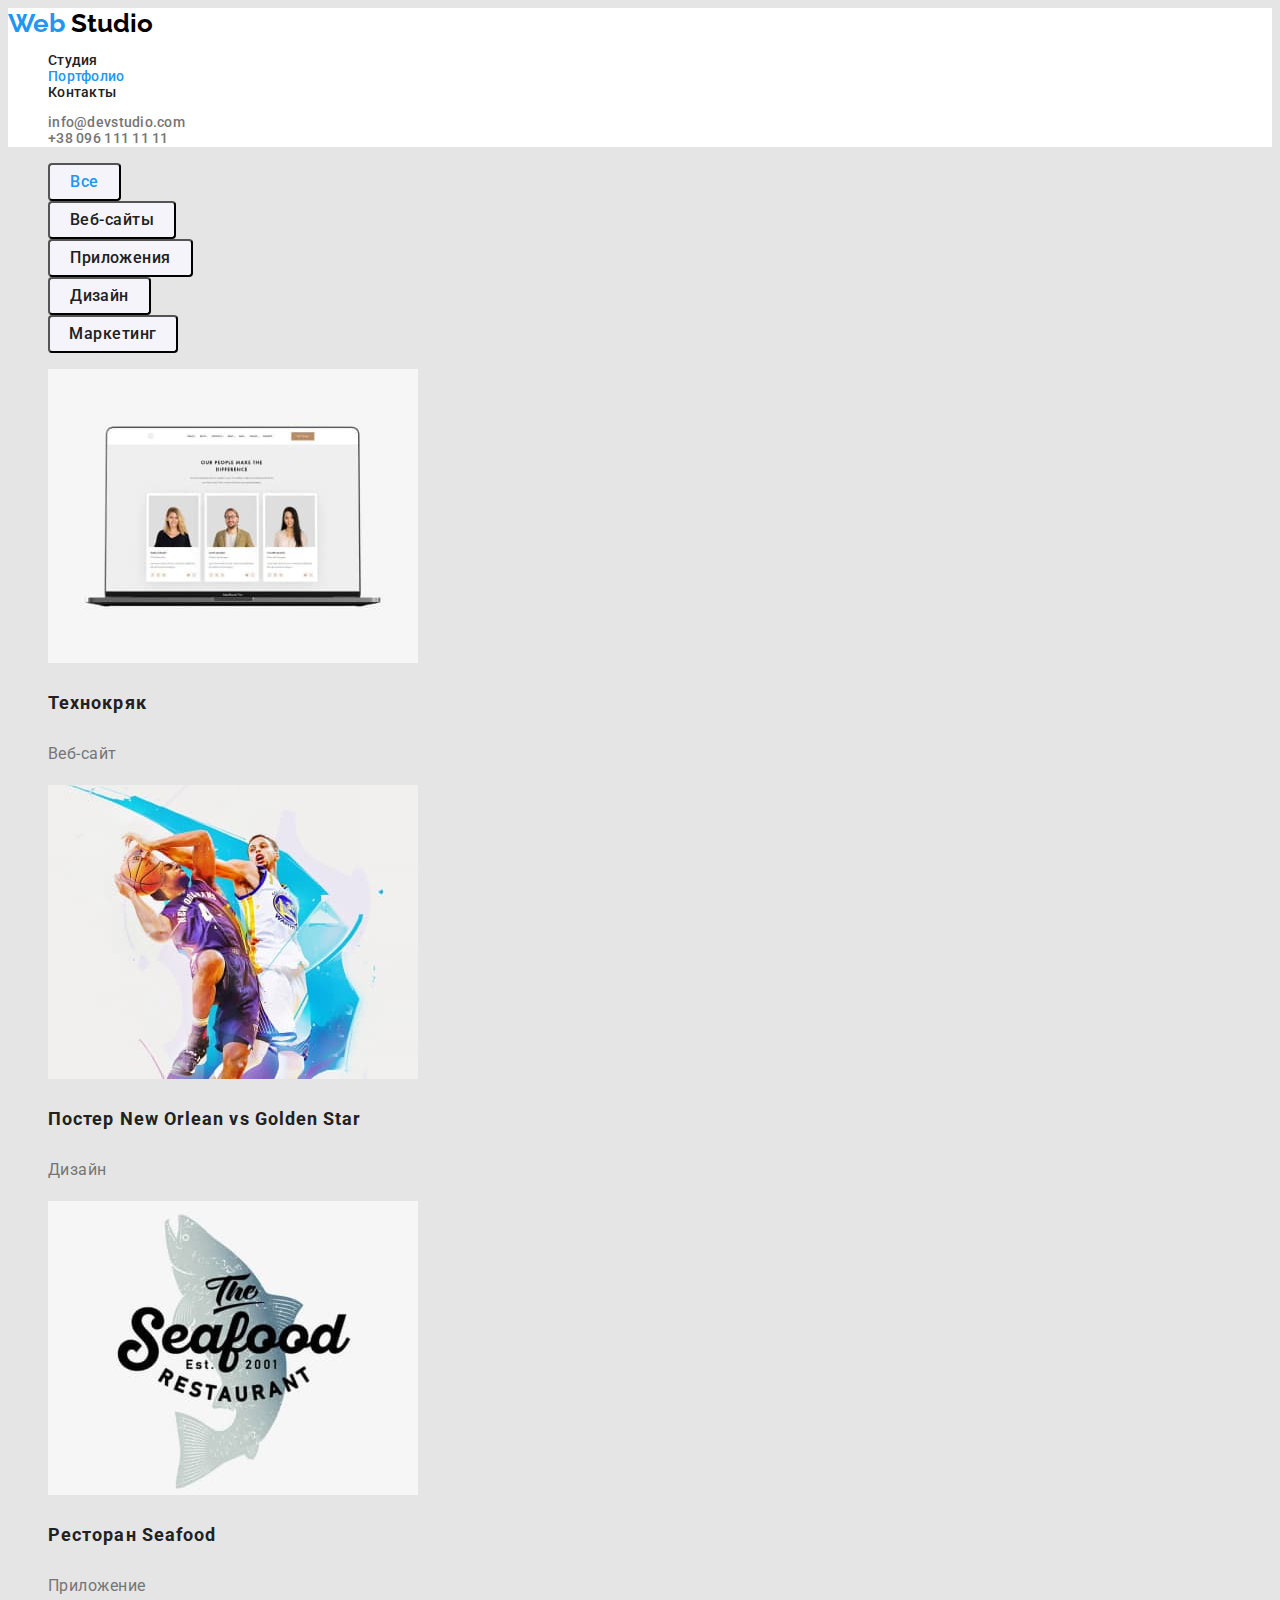
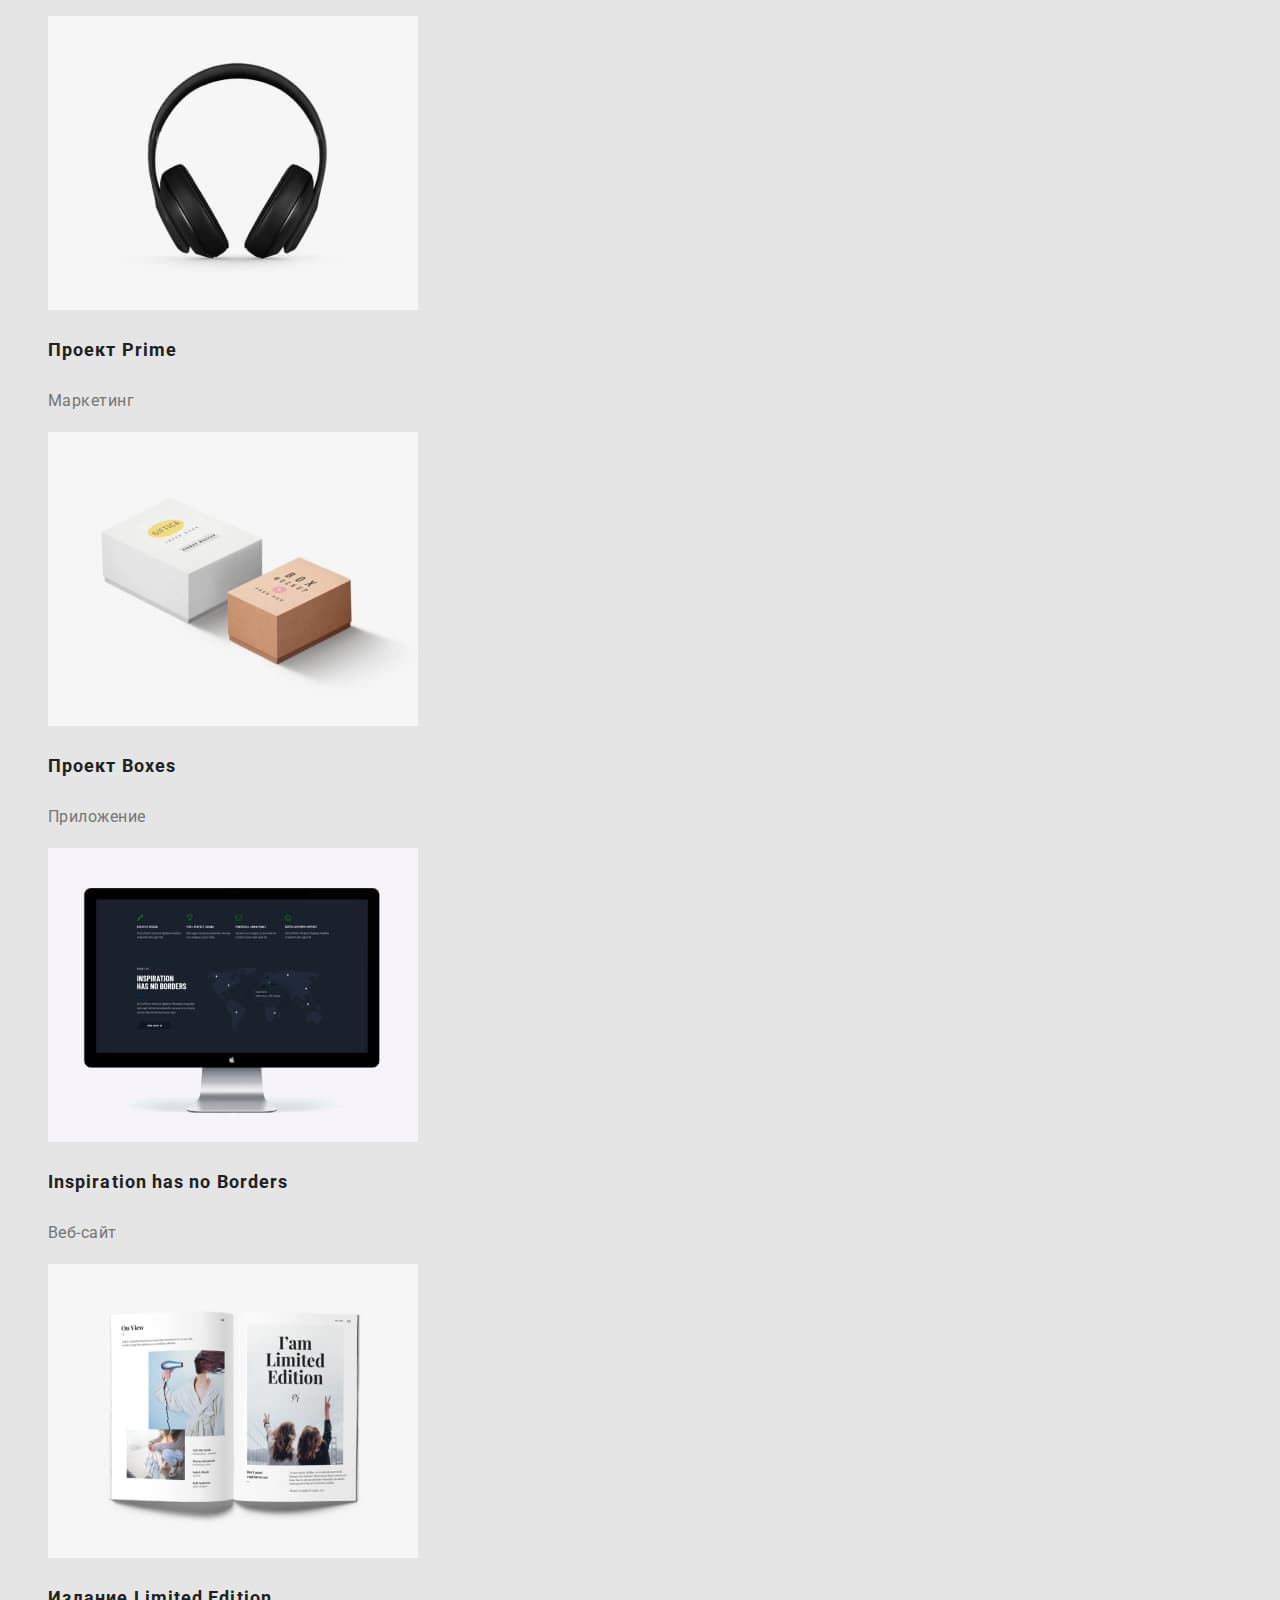
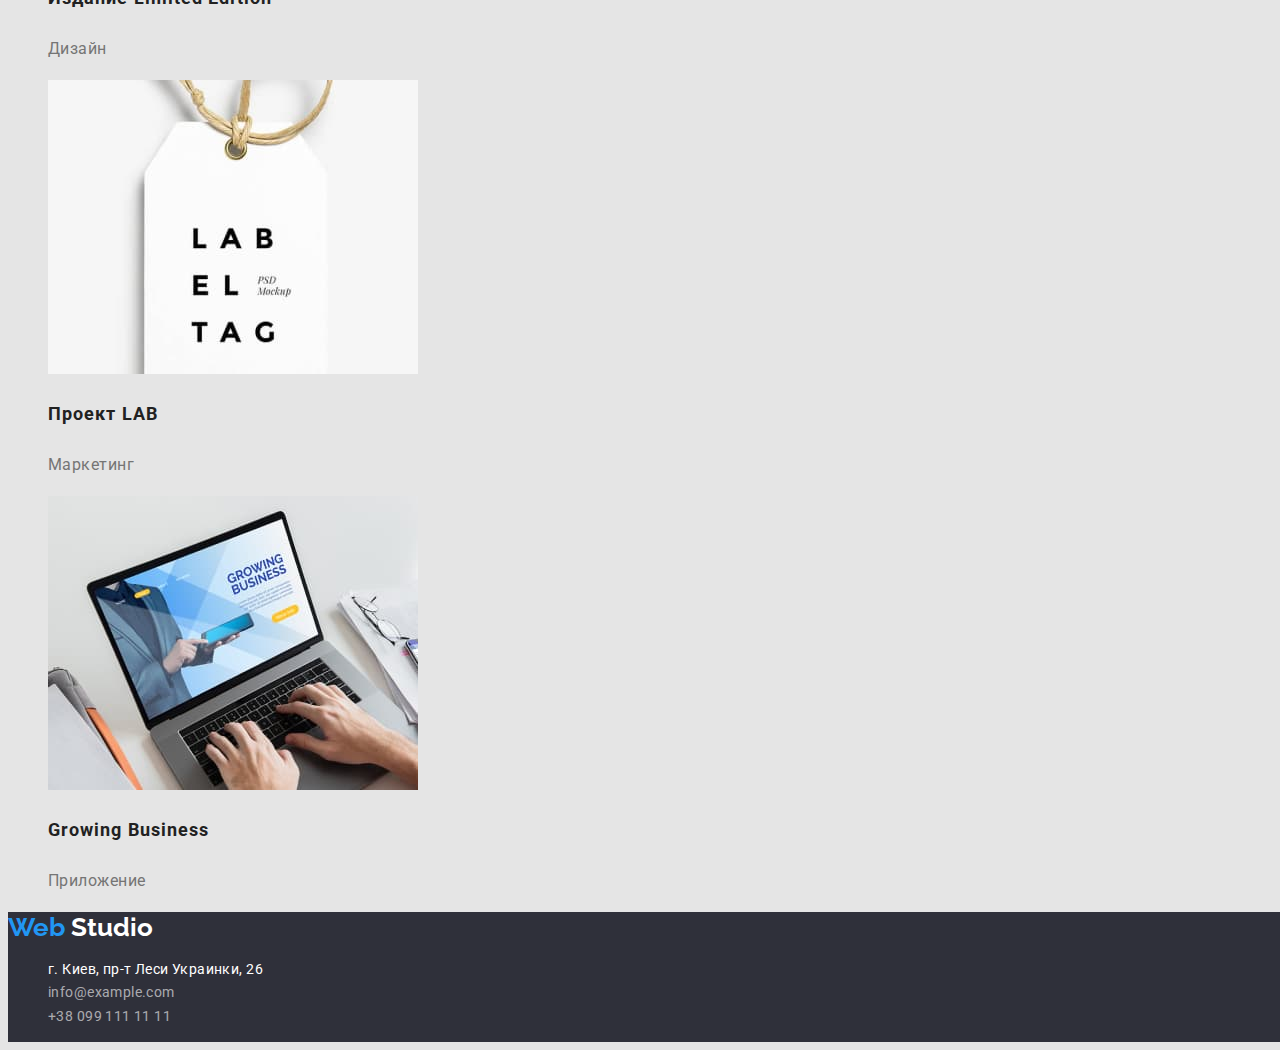
==== portfolio.html @ c4d2dd44 "img" ====
<!DOCTYPE html>
<html lang="en">
<head>
  <meta charset="UTF-8">
  <meta http-equiv="X-UA-Compatible" content="IE=edge">
  <meta name="viewport" content="width=device-width, initial-scale=1.0">
  <title>WebStudio</title>
  <link rel="preconnect" href="https://fonts.googleapis.com">
  <link rel="preconnect" href="https://fonts.gstatic.com" crossorigin>
  <link href="https://fonts.googleapis.com/css2?family=Raleway:wght@700&family=Roboto:wght@400;500;700;900&display=swap" rel="stylesheet">
  <link rel="stylesheet" href="./css/styles.css">

</head>
<body>
 <!--Шапка сторінки-->
 <header class="page-header">
  <div class="container">
      <a class="web-studio-link" href="">
          <span class="web-studio-color-web"> Web </span>
          <span class="web-studio-color-studio">Studio</span>
      </a>
<!--Навігація-->
<nav>
  <ul class="navigation-links list">
      <li> <a class="link" href="./index.html">Студия</a></li>
      <li> <a class="link current" href="">Портфолио</a></li>
      <li> <a class="link" href="#contact">Контакты</a></li>
  </ul>
</nav>
<!--Контакты-->
<ul class="navigation-links list">
      <li><a class="contacts-mail-links link" href="mailto:info@devstudio.com">info@devstudio.com</a></li>
      <li><a class="contacts-tel-links link" href="tel:+380961111111">+38 096 111 11 11</a></li>
  </ul>
    </div>
</header>
<!--портфоліо-->
<main>
  <section>
  <ul class="list">
    <li><button class="button-portfolio current button-all" type="button">Все</button></li>
    <li><button class="button-portfolio button-web" type="button">Веб-сайты</button></li>
    <li><button class="button-portfolio button-app" type="button">Приложения</button></li>
    <li><button class="button-portfolio button-design" type="button">Дизайн</button></li>
    <li><button class="button-portfolio button-marketing" type="button">Маркетинг</button></li>
</ul>  
    <ul class="list">
      <li><img src="./images/computer-portfolio.jpg" alt="computer-portfolio"><h3 class="title-portfolio">Технокряк</h3><p class="title-function">Веб-сайт</p></li>
      <li><img src="./images/poster.jpg" alt="poster"><h3 class="title-portfolio">Постер New Orlean vs Golden Star</h3><p class="title-function">Дизайн</p></li>
      <li><img src="./images/restoran-Seafood.jpg" alt="restoran-Seafood"><h3 class="title-portfolio">Ресторан Seafood</h3><p class="title-function">Приложение</p></li>
      <li><img src="./images/project-Prime.jpg" alt="project-Prime"><h3 class="title-portfolio">Проект Prime</h3><p class="title-function">Маркетинг</p></li>
      <li><img src="./images/project-boxes.jpg" alt="project-boxes"><h3 class="title-portfolio">Проект Boxes</h3><p class="title-function">Приложение</p></li>
      <li><img src="./images/Inspiration-has-no-Borders.jpg" alt="Inspiration-has-no-Borders"><h3 class="title-portfolio">Inspiration has no Borders</h3><p class="title-function">Веб-сайт</p></li>
      <li><img src="./images/Limited-Edition.jpg" alt="Limited-Edition"><h3 class="title-portfolio">Издание Limited Edition</h3><p class="title-function">Дизайн</p></li>
      <li><img src="./images/project-lab.jpg" alt="project-lab"><h3 class="title-portfolio">Проект LAB</h3><p class="title-function">Маркетинг</p></li>
      <li><img src="./images/Growing-Business.jpg" alt="Growing-Business"><h3 class="title-portfolio">Growing Business</h3><p class="title-function">Приложение</p></li>
    </ul>
  </section>
</main>
<footer class="contact">
  <a class="web-studio-link" href="">
      <span class="web-studio-color-web"> Web </span>
      <span class="web-studio-color-studio-footer">Studio</span>
  </a>
  <address>
      <ul id="contact" class="list list-contact">
          <li><a class="link contact-link-maps" href=" https://www.google.com/maps/place/%D0%B1%D1%83%D0%BB%D1%8C%D0%B2%D0%B0%D1%80+%D0%9B%D0%B5%D1%81%D1%96+%D0%A3%D0%BA%D1%80%D0%B0%D1%97%D0%BD%D0%BA%D0%B8,+26,+%D0%9A%D0%B8%D1%97%D0%B2,+02000/@50.4265804,30.5296525,15z/data=!3m1!4b1!4m5!3m4!1s0x40d4cf0e033ecbe9:0x57a4dffefec77da0!8m2!3d50.4265807!4d30.5383858"> г. Киев, пр-т Леси Украинки, 26</a></li>
          <li><a class="link contact-link-mail" href="mailto:info@example.com">info@example.com</a></li>
          <li><a class="link contact-link-tel" href="tel:+380991111111">+38 099 111 11 11</a></li>
      </ul>
  </address>
</footer>
  
</body>
</html>
---- css/styles.css ----
body{
  
  font-family: 'Roboto', sans-serif;
  font-weight: normal;
  background: #E5E5E5;
  color: #212121;
}
.img {
  display: block;
  max-width: 100%;
  height: auto;
}
:root{
  --brand-color: #212121;

}
.link{
  color: #212121;
  text-decoration: none;
}
/*header*/
.page-header{
  background: #FFFFFF;

}
.list{
  list-style: none;
}
.web-studio-link{
  text-decoration: none;

}

.web-studio-color-web{
  font-weight: bold;
  font-size: 26px;
  line-height: 31px;
  color: #2196F3;
  font-family: Raleway;
  font-style: normal;
  font-weight: bold;
  font-size: 26px;
  line-height: 1.19;
  
  
  
}
.web-studio-color-studio{
  font-weight: bold;
  font-size: 26px;
  line-height: 31px;
  color: #000;
  font-family: Raleway;
  font-style: normal;
  font-weight: bold;
  font-size: 26px;
  line-height: 1.19;

}
/*nav */

.navigation-links{
  font-weight: 500;
  font-size: 14px;
  letter-spacing: 0.02em;
  line-height: 1.14;
  
}
.contacts-mail-links,
.contacts-tel-links{
  color: #757575
}
.navigation-links .link:hover,
.navigation-links .link:focus{
  color: #2196F3;
  
}
.current{
  color:#2196F3 ;
}
.contacts-mail-links .link:hover,
.contacts-mail-links .link:focus{
  color: #2196F3;
}


/*order-main */

.order{
  width: 1600px;
  height: 400px;
  left: 0px;
  top: 80px;

  background: #2F303A;
}
.order-text{
 
  font-weight: 900;
  font-size: 44px;
  line-height: 60px;
  text-align: center;
  color: #fff;
  letter-spacing: 0.06em;
  text-transform: uppercase;
}
/*button */

.order-button{

  background: #2196F3;
  box-shadow: 0px 4px 4px rgba(0, 0, 0, 0.15);
  border-radius: 4px;
  color: #fff;

}
.order-button .button:hover,
.order-button .button:focus{
  color: #188CE8;
}
.button-text{
  font-family: Roboto;
  font-style: normal;
  font-weight: bold;
  font-size: 16px;
  line-height: 1.87;
  
}
/*title */


.title{
  font-weight: bold;
  font-size: 14px;
  line-height: 1,14;
  letter-spacing: 0.03em;
  text-transform: uppercase;
}

.title-content{
  font-size: 14px;
  line-height: 1.71;
  color: #757575;
  letter-spacing: 0.03em;
}
.work-section{
  background: #E5E5E5;
}
.title-work{
  font-weight: bold;
  font-size: 36px;
  line-height: 1.16;
  text-align: center;
  }
  /* team*/
  .team-section{
    background: #F5F4FA;
  }
  .title-team{
    font-weight: bold;
    font-size: 36px;
    line-height: 1.16;
    letter-spacing: 0.03em;
  }
.team-subtitle{
  font-weight: 500;
  font-size: 16px;
  line-height: 1.187;
  letter-spacing: 0.03em;
}
.team-functions{
  font-size: 16px;
  line-height: 1.18;
  color: #757575;
}
/*contact */

.contact{
width: 1600px;
height: 130px;
left: 0px;
top: 2097px;
background: #2F303A;
}
.contact-link{
  color: #757575;
}
.list-contact .link:hover,
.list-contact .link:focus{
  color: #2196F3;
}

/*button*/
.button-portfolio,
.order-button{
  cursor: pointer;
}
.button-portfolio{ 
  background: #F5F4FA;
  border-radius: 4px;
  color: var(--brand-color);
}

.button-portfolio:hover,
.button-portfolio:focus{
  background-color: #2196F3;
  color: #F5F4FA;
}
.current{
 color: #2196F3;
}
.button-all{
  
  font-family: Roboto;
 
  font-weight: 500;
  font-size: 16px;
  line-height: 1.62;
  letter-spacing: 0.03em;
  width: 73px;
  height: 38px;
  left: 495px;
  top: 174px;
}
.button-web{
  font-family: Roboto;
  font-weight: 500;
  font-size: 16px;
  line-height: 1.62;
  letter-spacing: 0.03em;
  width: 128px;
  height: 38px;
  left: 576px;
  top: 174px;
}
.button-app{
  font-family: Roboto;
  font-weight: 500;
  font-size: 16px;
  line-height: 1.62;
  letter-spacing: 0.03em;
  width: 145px;
  height: 38px;
  left: 712px;
  top: 174px;
}
.button-design{
  font-family: Roboto;
  font-weight: 500;
  font-size: 16px;
  line-height: 1.62;
  letter-spacing: 0.03em;
  width: 103px;
  height: 38px;
  left: 865px;
  top: 174px;
}
.button-marketing{
  font-family: Roboto;
  font-weight: 500;
  font-size: 16px;
  line-height: 1.62;
  letter-spacing: 0.03em;
  width: 130px;
  height: 38px;
  left: 976px;
  top: 174px;
}

/*portfolio */
.portfolio{
  font-weight: 500;
  font-size: 16px;
  line-height: 1.62;
}
.title-portfolio{
  font-weight: bold;
  font-size: 18px;
  line-height: 2;
  letter-spacing: 0.06em;
}


.title-function{

  font-size: 16px;
  line-height: 1.87;
  color: #757575;
  letter-spacing: 0.03em;
}

/*footer*/
.web-studio-color-studio-footer{
  font-weight: bold;
  font-size: 26px;
  line-height: 31px;
  color: #fff;
  font-family: Raleway;
  font-style: normal;
  font-weight: bold;
  font-size: 26px;
  line-height: 1.19;
}
  .contact-link-maps{
  font-style: normal;
  font-weight: normal;
  font-size: 14px;
  line-height: 1.5;
  color: #fff;
  letter-spacing: 0.03em;
  } 
.contact-link-mail,
.contact-link-tel{
  font-style: normal;
  font-weight: normal;
  font-size: 14px;
  line-height: 24px;
  letter-spacing: 0.03em;
  color: rgba(255, 255, 255, 0.6);
  }
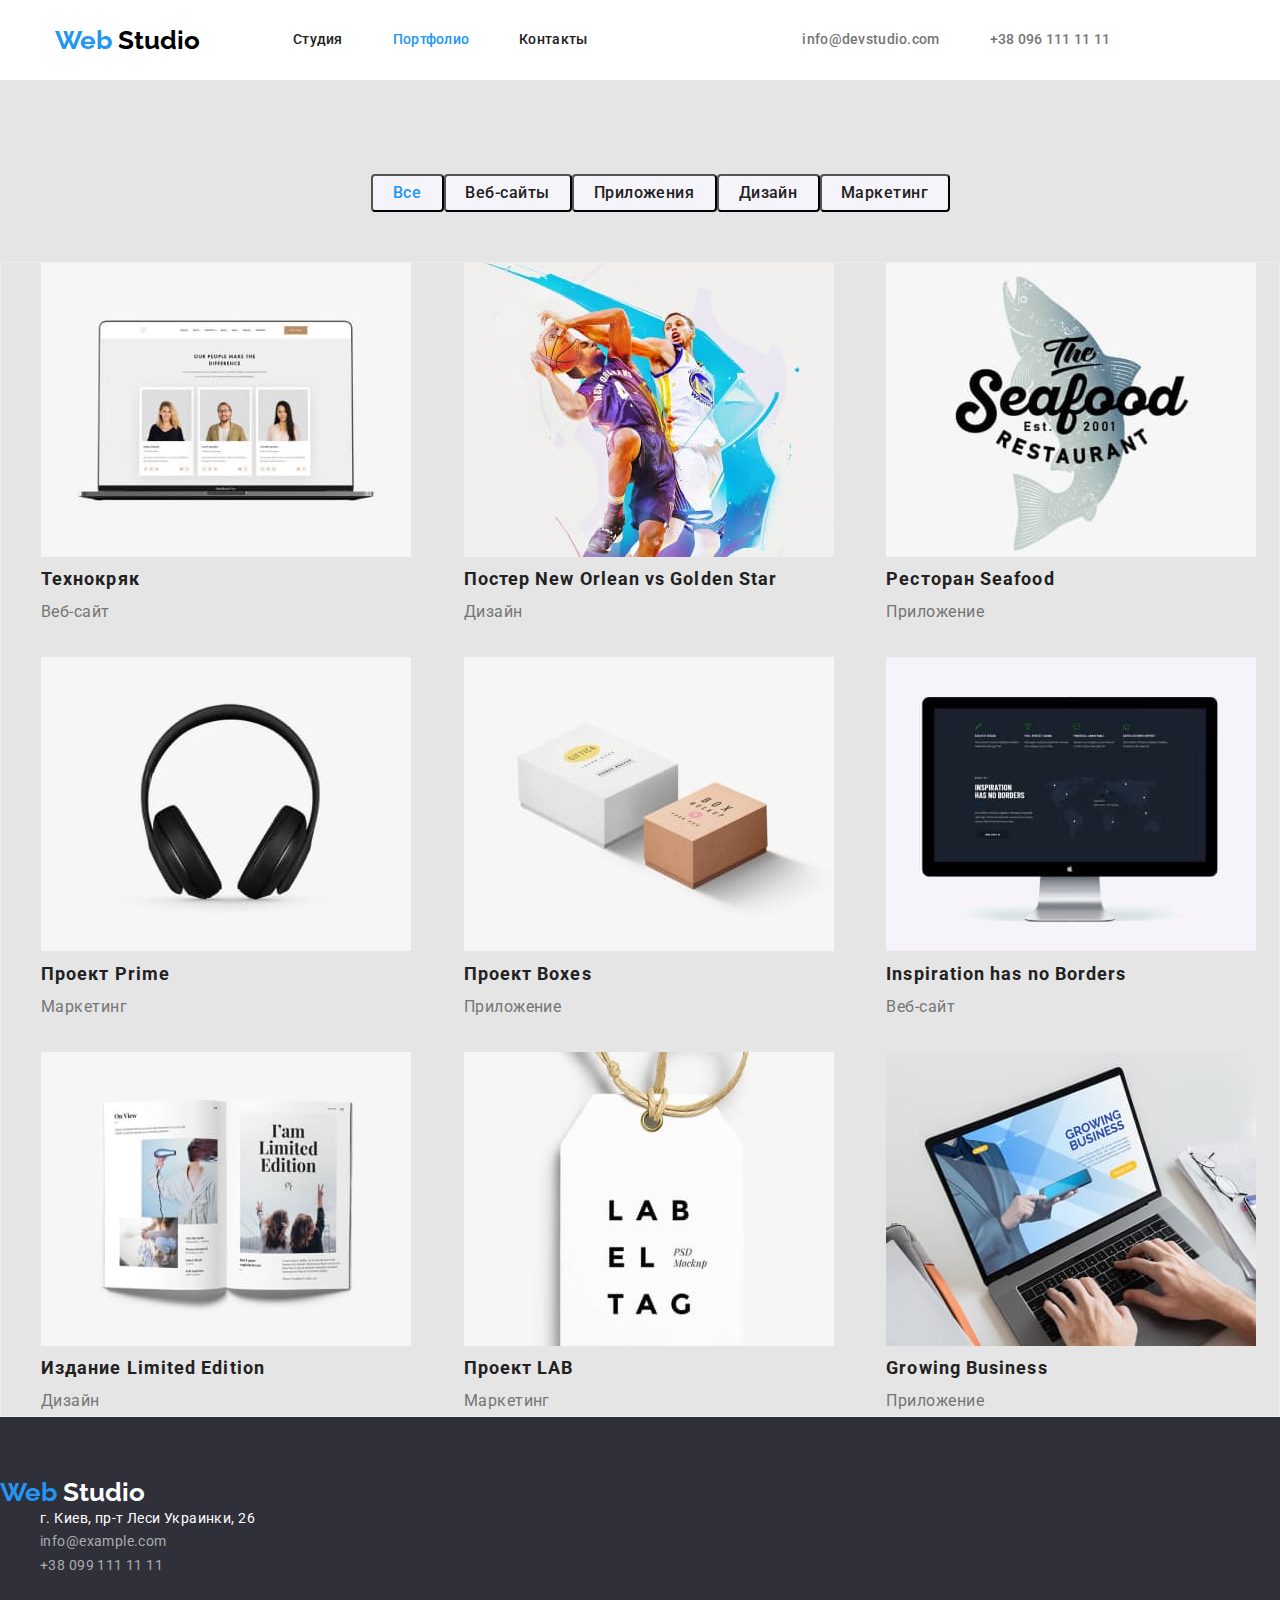
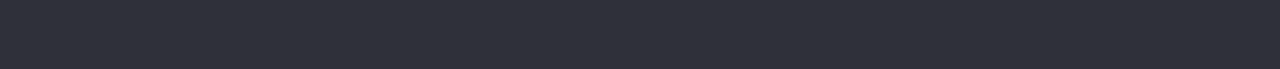
==== commit 4b573846: "portfolio-item" ====
--- a/portfolio.html
+++ b/portfolio.html
@@ -8,13 +8,14 @@
   <link rel="preconnect" href="https://fonts.googleapis.com">
   <link rel="preconnect" href="https://fonts.gstatic.com" crossorigin>
   <link href="https://fonts.googleapis.com/css2?family=Raleway:wght@700&family=Roboto:wght@400;500;700;900&display=swap" rel="stylesheet">
+  <link rel="stylesheet" href="./modern-normalize.css/modern-normalize.css">
   <link rel="stylesheet" href="./css/styles.css">
 
 </head>
 <body>
  <!--Шапка сторінки-->
  <header class="page-header">
-  <div class="container">
+  <div class="container header-container">
       <a class="web-studio-link" href="">
           <span class="web-studio-color-web"> Web </span>
           <span class="web-studio-color-studio">Studio</span>
@@ -22,39 +23,45 @@
 <!--Навігація-->
 <nav>
   <ul class="navigation-links list">
-      <li> <a class="link" href="./index.html">Студия</a></li>
-      <li> <a class="link current" href="">Портфолио</a></li>
+      <li class="navigation-list"> <a class="link" href="./index.html">Студия</a></li>
+      <li class="navigation-list"> <a class="link current" href="">Портфолио</a></li>
       <li> <a class="link" href="#contact">Контакты</a></li>
   </ul>
 </nav>
 <!--Контакты-->
+<div class="header-connect">
 <ul class="navigation-links list">
       <li><a class="contacts-mail-links link" href="mailto:info@devstudio.com">info@devstudio.com</a></li>
       <li><a class="contacts-tel-links link" href="tel:+380961111111">+38 096 111 11 11</a></li>
   </ul>
+</div>
     </div>
 </header>
 <!--портфоліо-->
 <main>
   <section>
-  <ul class="list">
+    <div class="container portfolio-container">
+  <ul class="list portfolio-list-button ">
     <li><button class="button-portfolio current button-all" type="button">Все</button></li>
     <li><button class="button-portfolio button-web" type="button">Веб-сайты</button></li>
     <li><button class="button-portfolio button-app" type="button">Приложения</button></li>
     <li><button class="button-portfolio button-design" type="button">Дизайн</button></li>
     <li><button class="button-portfolio button-marketing" type="button">Маркетинг</button></li>
 </ul>  
-    <ul class="list">
-      <li><img src="./images/computer-portfolio.jpg" alt="computer-portfolio"><h3 class="title-portfolio">Технокряк</h3><p class="title-function">Веб-сайт</p></li>
-      <li><img src="./images/poster.jpg" alt="poster"><h3 class="title-portfolio">Постер New Orlean vs Golden Star</h3><p class="title-function">Дизайн</p></li>
-      <li><img src="./images/restoran-Seafood.jpg" alt="restoran-Seafood"><h3 class="title-portfolio">Ресторан Seafood</h3><p class="title-function">Приложение</p></li>
-      <li><img src="./images/project-Prime.jpg" alt="project-Prime"><h3 class="title-portfolio">Проект Prime</h3><p class="title-function">Маркетинг</p></li>
-      <li><img src="./images/project-boxes.jpg" alt="project-boxes"><h3 class="title-portfolio">Проект Boxes</h3><p class="title-function">Приложение</p></li>
-      <li><img src="./images/Inspiration-has-no-Borders.jpg" alt="Inspiration-has-no-Borders"><h3 class="title-portfolio">Inspiration has no Borders</h3><p class="title-function">Веб-сайт</p></li>
-      <li><img src="./images/Limited-Edition.jpg" alt="Limited-Edition"><h3 class="title-portfolio">Издание Limited Edition</h3><p class="title-function">Дизайн</p></li>
-      <li><img src="./images/project-lab.jpg" alt="project-lab"><h3 class="title-portfolio">Проект LAB</h3><p class="title-function">Маркетинг</p></li>
-      <li><img src="./images/Growing-Business.jpg" alt="Growing-Business"><h3 class="title-portfolio">Growing Business</h3><p class="title-function">Приложение</p></li>
+    </div>
+    <div class="portfolio-filter">
+    <ul class="list portfolio-list">
+      <li class="portfolio-image"><img src="./images/computer-portfolio.jpg" alt="computer-portfolio"><h3 class="title-portfolio">Технокряк</h3><p class="title-function">Веб-сайт</p></li>
+      <li class="portfolio-image"><img src="./images/poster.jpg" alt="poster"><h3 class="title-portfolio">Постер New Orlean vs Golden Star</h3><p class="title-function">Дизайн</p></li>
+      <li class="portfolio-image"><img src="./images/restoran-Seafood.jpg" alt="restoran-Seafood"><h3 class="title-portfolio">Ресторан Seafood</h3><p class="title-function">Приложение</p></li>
+      <li class="portfolio-image"><img src="./images/project-Prime.jpg" alt="project-Prime"><h3 class="title-portfolio">Проект Prime</h3><p class="title-function">Маркетинг</p></li>
+      <li class="portfolio-image"><img src="./images/project-boxes.jpg" alt="project-boxes"><h3 class="title-portfolio">Проект Boxes</h3><p class="title-function">Приложение</p></li>
+      <li class="portfolio-image"><img src="./images/Inspiration-has-no-Borders.jpg" alt="Inspiration-has-no-Borders"><h3 class="title-portfolio">Inspiration has no Borders</h3><p class="title-function">Веб-сайт</p></li>
+      <li class="portfolio-image"><img src="./images/Limited-Edition.jpg" alt="Limited-Edition"><h3 class="title-portfolio">Издание Limited Edition</h3><p class="title-function">Дизайн</p></li>
+      <li class="portfolio-image"><img src="./images/project-lab.jpg" alt="project-lab"><h3 class="title-portfolio">Проект LAB</h3><p class="title-function">Маркетинг</p></li>
+      <li class="portfolio-image"><img src="./images/Growing-Business.jpg" alt="Growing-Business"><h3 class="title-portfolio">Growing Business</h3><p class="title-function">Приложение</p></li>
     </ul>
+  </div>
   </section>
 </main>
 <footer class="contact">
--- a/css/styles.css
+++ b/css/styles.css
@@ -1,14 +1,32 @@
 body{
-  
+ 
   font-family: 'Roboto', sans-serif;
   font-weight: normal;
   background: #E5E5E5;
   color: #212121;
-}
-.img {
-  display: block;
-  max-width: 100%;
-  height: auto;
+  
+}
+h1,h2,h3,h4,h5,h6,
+p,
+ul,li{
+  margin:0;
+}
+.visually-hidden {
+  position: absolute;
+  width: 1px;
+  height: 1px;
+  margin: -1px;
+  border: 0;
+  padding: 0; 
+  white-space: nowrap;
+  clip-path: inset(100%);
+  clip: rect(0 0 0 0);
+  overflow: hidden;
+}
+.container{
+  width: 1200px;
+  margin: 0 auto;
+  padding: 0 15px;
 }
 :root{
   --brand-color: #212121;
@@ -17,54 +35,60 @@
 .link{
   color: #212121;
   text-decoration: none;
+  
 }
 /*header*/
 .page-header{
   background: #FFFFFF;
-
+  
 }
 .list{
   list-style: none;
 }
 .web-studio-link{
   text-decoration: none;
-
-}
-
-.web-studio-color-web{
+  margin-right: 93px;
   font-weight: bold;
   font-size: 26px;
   line-height: 31px;
-  color: #2196F3;
   font-family: Raleway;
   font-style: normal;
   font-weight: bold;
   font-size: 26px;
   line-height: 1.19;
-  
-  
+
+}
+
+.web-studio-color-web{
+  color: #2196F3;
   
 }
 .web-studio-color-studio{
-  font-weight: bold;
-  font-size: 26px;
-  line-height: 31px;
   color: #000;
-  font-family: Raleway;
-  font-style: normal;
-  font-weight: bold;
-  font-size: 26px;
-  line-height: 1.19;
-
 }
 /*nav */
-
+.header-container{
+ 
+  display:flex;
+  align-items: center;
+}
+.header-connect{
+  margin-left: 215px;
+}
+.navigation-list:not(:last-child){
+  margin-right: 50px;
+}
 .navigation-links{
   font-weight: 500;
   font-size: 14px;
   letter-spacing: 0.02em;
   line-height: 1.14;
-  
+  display: flex;
+  padding: 32px 0;
+}
+
+.contacts-mail-links{
+  margin-right: 50px;
 }
 .contacts-mail-links,
 .contacts-tel-links{
@@ -75,6 +99,39 @@
   color: #2196F3;
   
 }
+
+
+.portfolio-list-button{
+  display: flex;
+  justify-content: center;
+  padding-top: 94px;
+  margin-bottom: 50px;
+}
+.portfolio-list{
+  display: flex;
+  flex-wrap: wrap;
+  border: 1px solid #EEEEEE;
+  padding-top: ;
+  background: #E5E5E5
+}
+
+.portfolio-image:not(:nth-child(3n)) {
+  margin-right: 30px;
+  }
+
+.portfolio-image:not(:nth-last-child(-n + 3)) {
+  margin-bottom: 30px;
+    
+}
+.portfolio-image{
+  flex-basis: calc((100% - 60px) /3);
+}
+.img{
+  display: block;
+}
+.portfolio-container{
+ 
+}
 .current{
   color:#2196F3 ;
 }
@@ -87,18 +144,23 @@
 /*order-main */
 
 .order{
-  width: 1600px;
-  height: 400px;
-  left: 0px;
-  top: 80px;
-
+  padding-top: 200px;
+  padding-bottom: 200px;
+  text-align: center;
   background: #2F303A;
 }
+.order-title{
+  
+  
+}
 .order-text{
- 
+  width: 696px;  
+  margin-left: auto;  
+  margin-right: auto;  
+  margin-bottom: 30px;
   font-weight: 900;
   font-size: 44px;
-  line-height: 60px;
+  line-height: 1.3;
   text-align: center;
   color: #fff;
   letter-spacing: 0.06em;
@@ -127,14 +189,25 @@
   
 }
 /*title */
-
+.title-section{
+  
+}
+.title-list{
+  display: flex;
+  align-items: center;
+  padding-bottom: 94px;
+  padding-top: 94px;
+}
 
 .title{
+  
   font-weight: bold;
   font-size: 14px;
   line-height: 1,14;
   letter-spacing: 0.03em;
   text-transform: uppercase;
+  margin-bottom: 10px;
+  
 }
 
 .title-content{
@@ -142,53 +215,78 @@
   line-height: 1.71;
   color: #757575;
   letter-spacing: 0.03em;
+  margin-right: 30px;
 }
 .work-section{
+  text-align: center;
   background: #E5E5E5;
+}
+.work-list{
+  padding-bottom: 94px;
+  display: flex;
+  
+}
+
+.work-item:not(:last-child){
+  margin-right: 27px;
 }
 .title-work{
   font-weight: bold;
   font-size: 36px;
   line-height: 1.16;
-  text-align: center;
+  margin-bottom: 50px;
+  margin-left: auto;  
+  margin-right: auto; 
   }
   /* team*/
+
   .team-section{
     background: #F5F4FA;
-  }
+    text-align: center;
+    display: flex;
+  }
+  .team-list{
+    display: flex;
+    padding-bottom: 94px;
+  }
+
+  .team-item:not(:last-child){
+  margin-right:30px;
+  
+}
+  .team-item{
+    background: #FFFFFF;
+    box-shadow: 0px 1px 3px rgba(0, 0, 0, 0.12), 0px 1px 1px rgba(0, 0, 0, 0.14), 0px 2px 1px rgba(0, 0, 0, 0.2);
+    border-radius: 0px 0px 4px 4px;
+}
   .title-team{
+    width: 264px;
     font-weight: bold;
     font-size: 36px;
     line-height: 1.16;
     letter-spacing: 0.03em;
-  }
+    display: flex;
+    margin-left: auto;  
+    margin-right: auto; 
+    margin-bottom: 50px;
+    padding-top: 94px;
+  }
+  
 .team-subtitle{
   font-weight: 500;
   font-size: 16px;
   line-height: 1.187;
   letter-spacing: 0.03em;
+  margin:30px auto 10px auto;
 }
 .team-functions{
   font-size: 16px;
   line-height: 1.18;
   color: #757575;
+  margin:0 auto 30px auto;
 }
 /*contact */
 
-.contact{
-width: 1600px;
-height: 130px;
-left: 0px;
-top: 2097px;
-background: #2F303A;
-}
-.contact-link{
-  color: #757575;
-}
-.list-contact .link:hover,
-.list-contact .link:focus{
-  color: #2196F3;
-}
 
 /*button*/
 .button-portfolio,
@@ -290,25 +388,56 @@
 }
 
 /*footer*/
+.contact{
+  width: 1600px;
+  height: 252px;
+  left: 0px;
+  top: 2097px;
+  background: #2F303A;
+  padding-top: 60px;
+  margin-left: auto;
+  margin-right: auto;
+  
+}
+.contact-link{
+  color: #757575;
+}
+.list-contact .link:hover,
+.list-contact .link:focus{
+  color: #2196F3;
+}
+
+.footer-container{
+  text-decoration: none;
+ 
+}
+.web-studio-footer{
+  display: inline-block;
+  padding-left: 40px;
+  margin-bottom: 20px;
+}
+
 .web-studio-color-studio-footer{
-  font-weight: bold;
-  font-size: 26px;
-  line-height: 31px;
   color: #fff;
-  font-family: Raleway;
-  font-style: normal;
-  font-weight: bold;
-  font-size: 26px;
-  line-height: 1.19;
-}
-  .contact-link-maps{
+  
+}
+.contact-link-maps{
   font-style: normal;
   font-weight: normal;
   font-size: 14px;
   line-height: 1.5;
   color: #fff;
   letter-spacing: 0.03em;
+  margin-bottom: 20px;
   } 
+  .maps-item{
+    
+    margin-bottom: 9px;
+  }
+  .mail-item{
+    margin-bottom: 9px;
+
+  }
 .contact-link-mail,
 .contact-link-tel{
   font-style: normal;
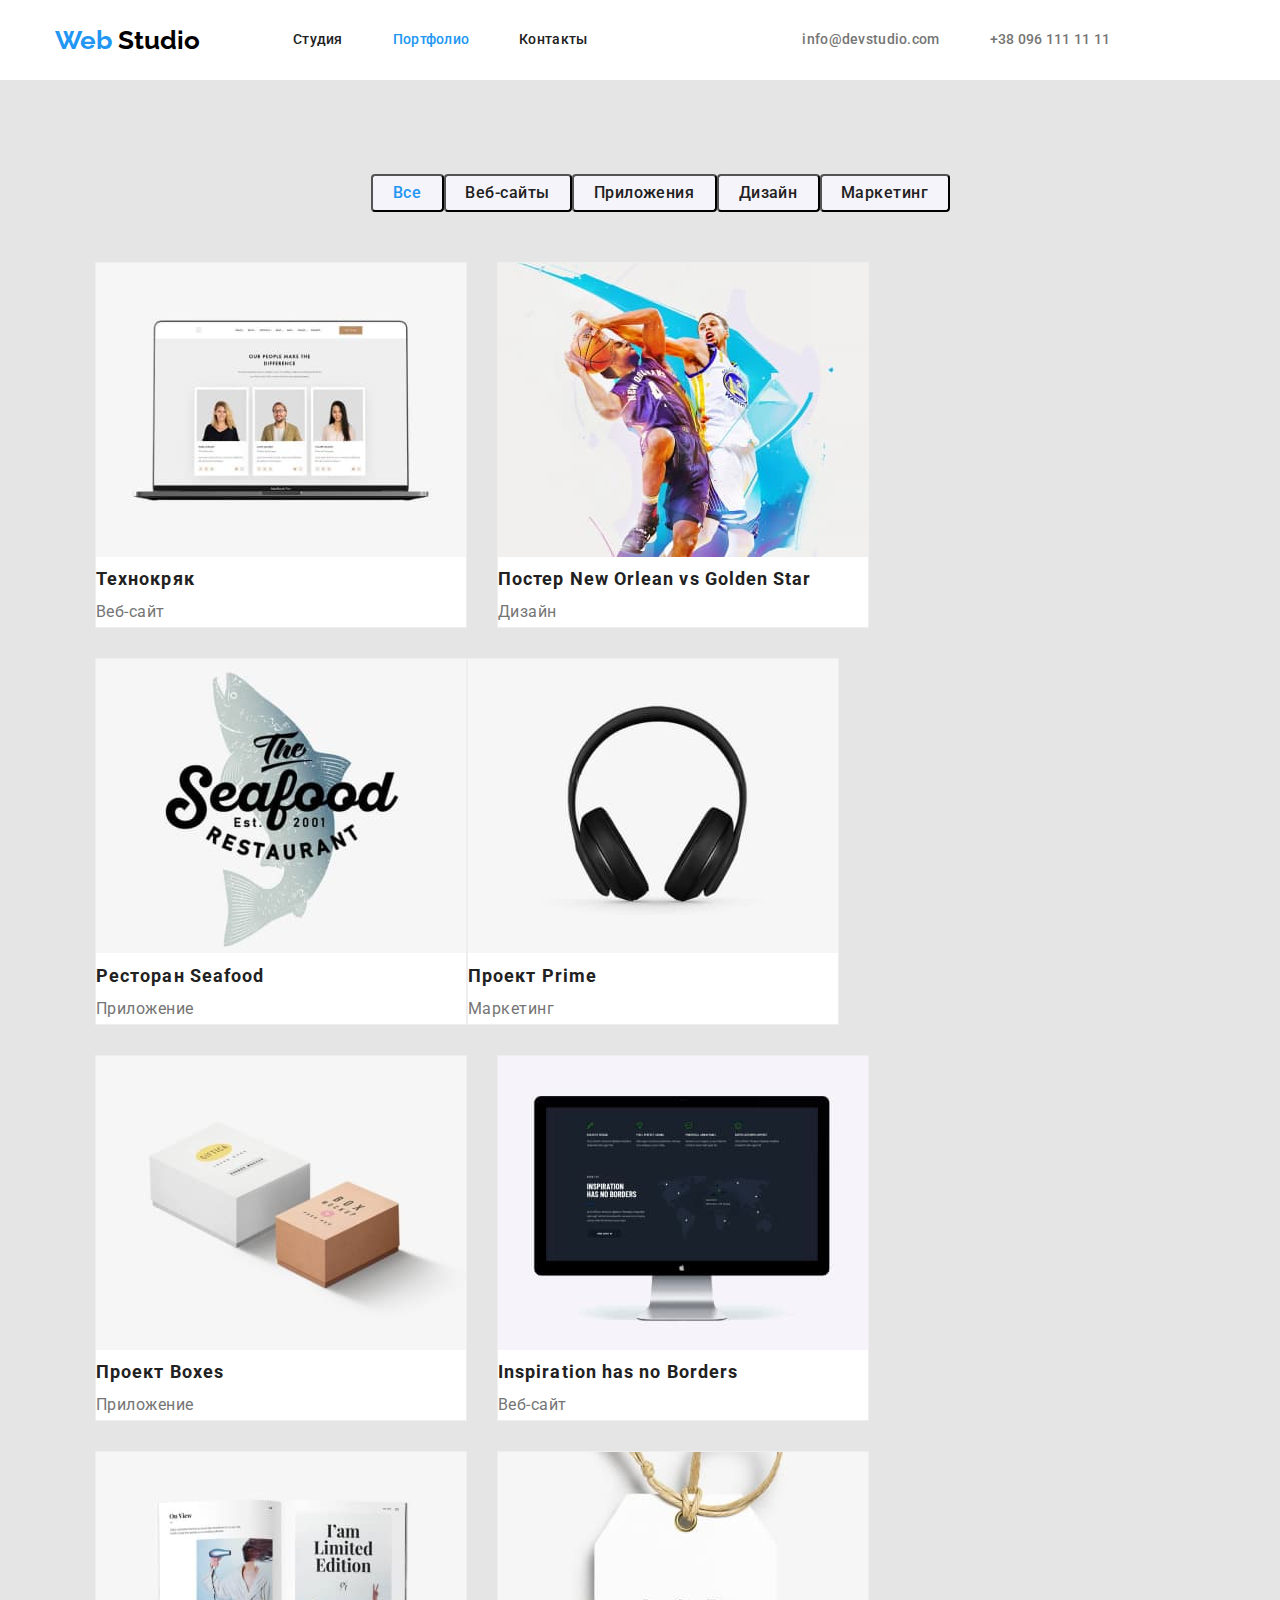
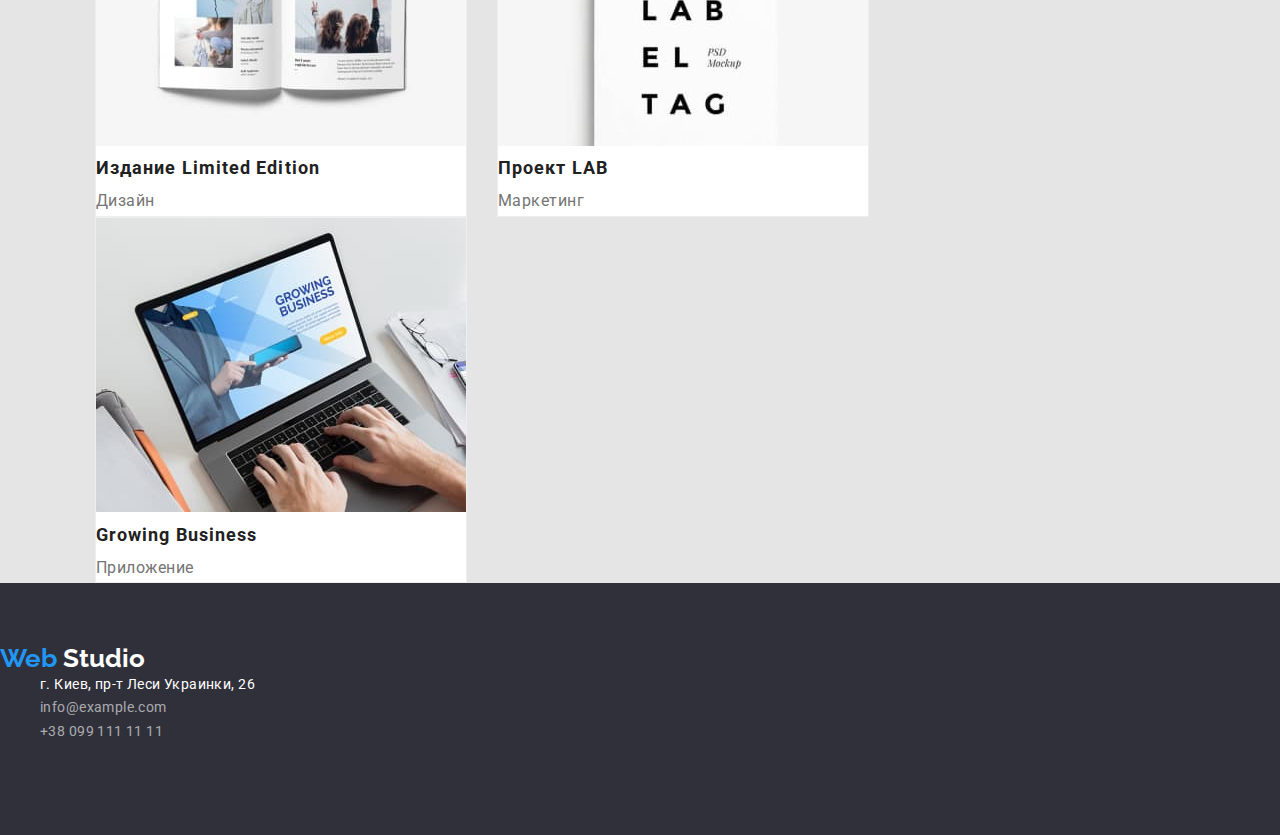
==== commit e12d78c1: "portfolio" ====
--- a/portfolio.html
+++ b/portfolio.html
@@ -49,7 +49,7 @@
     <li><button class="button-portfolio button-marketing" type="button">Маркетинг</button></li>
 </ul>  
     </div>
-    <div class="portfolio-filter">
+    <div class="container portfolio-filter">
     <ul class="list portfolio-list">
       <li class="portfolio-image"><img src="./images/computer-portfolio.jpg" alt="computer-portfolio"><h3 class="title-portfolio">Технокряк</h3><p class="title-function">Веб-сайт</p></li>
       <li class="portfolio-image"><img src="./images/poster.jpg" alt="poster"><h3 class="title-portfolio">Постер New Orlean vs Golden Star</h3><p class="title-function">Дизайн</p></li>
--- a/css/styles.css
+++ b/css/styles.css
@@ -110,9 +110,7 @@
 .portfolio-list{
   display: flex;
   flex-wrap: wrap;
-  border: 1px solid #EEEEEE;
-  padding-top: ;
-  background: #E5E5E5
+
 }
 
 .portfolio-image:not(:nth-child(3n)) {
@@ -125,12 +123,15 @@
 }
 .portfolio-image{
   flex-basis: calc((100% - 60px) /3);
+  background: #FFFFFF;
+border: 1px solid #EEEEEE;
+box-sizing: border-box;
+  
 }
 .img{
   display: block;
 }
 .portfolio-container{
- 
 }
 .current{
   color:#2196F3 ;
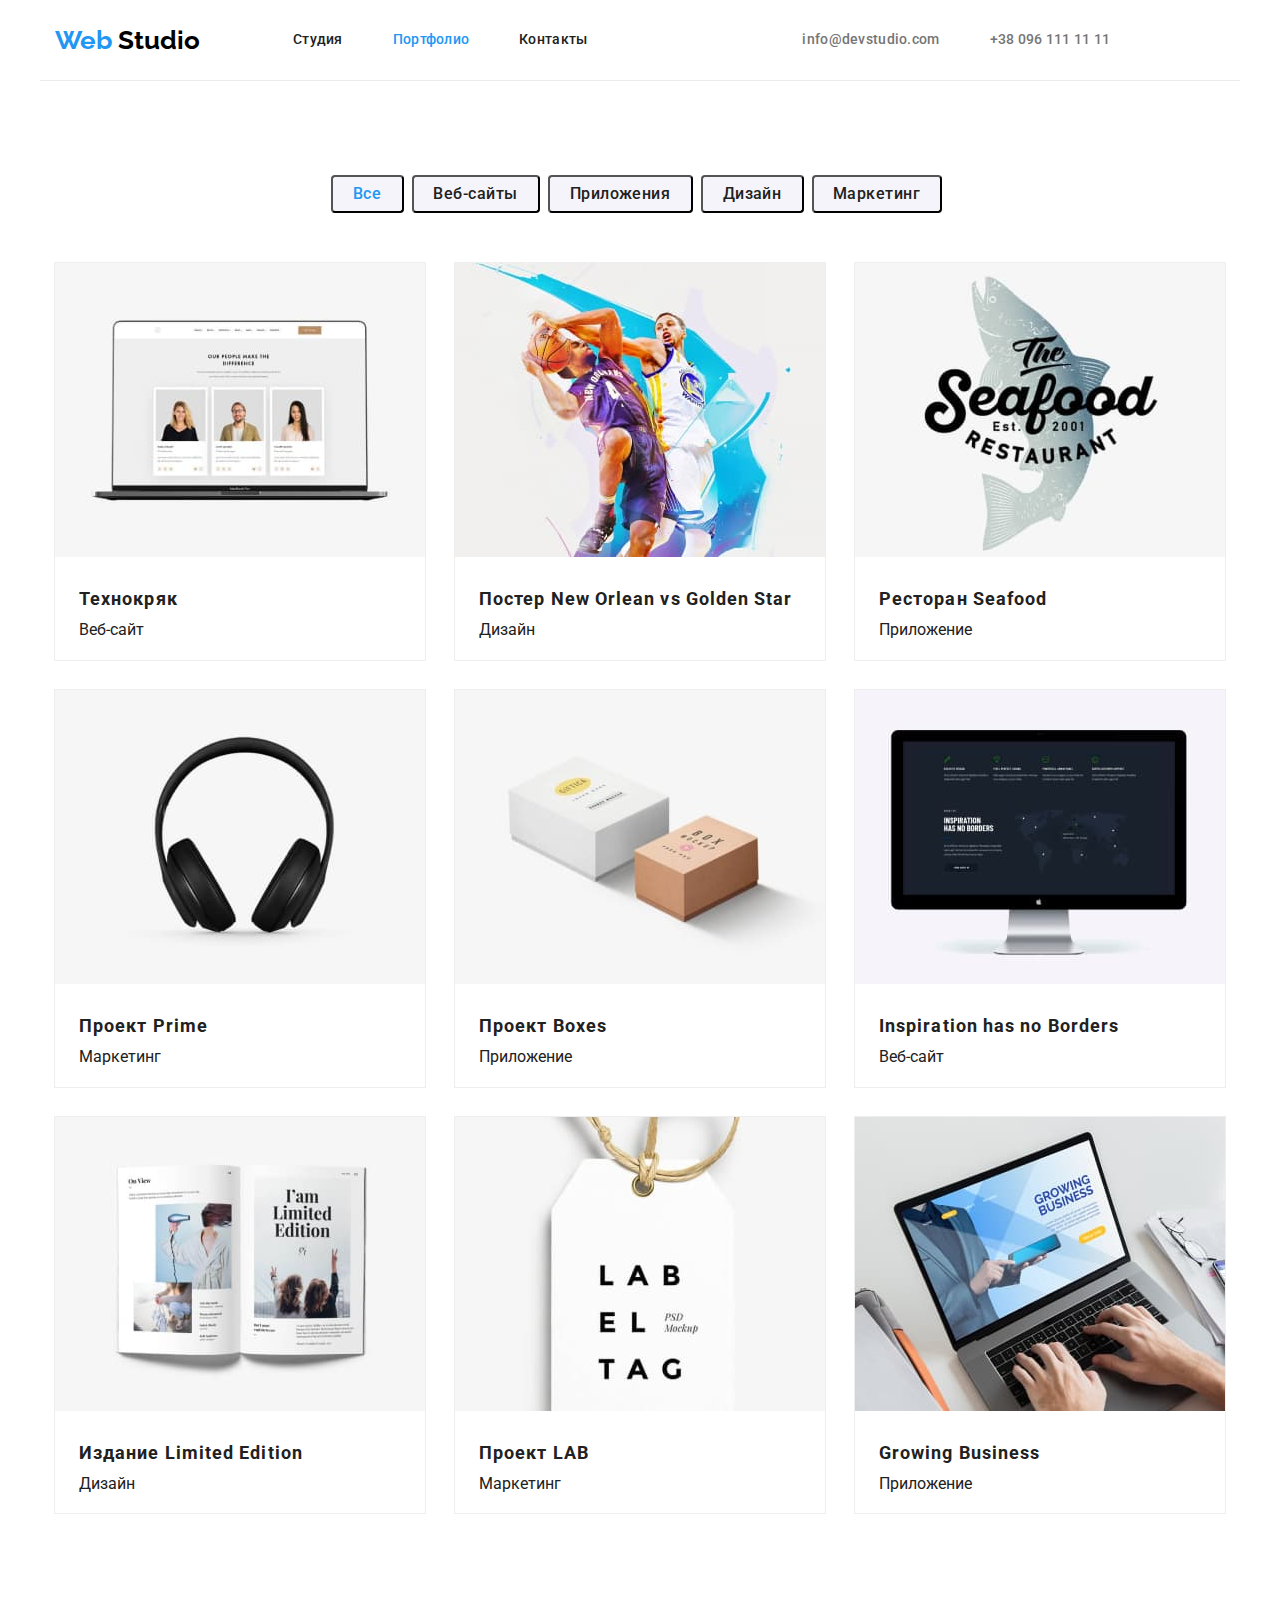
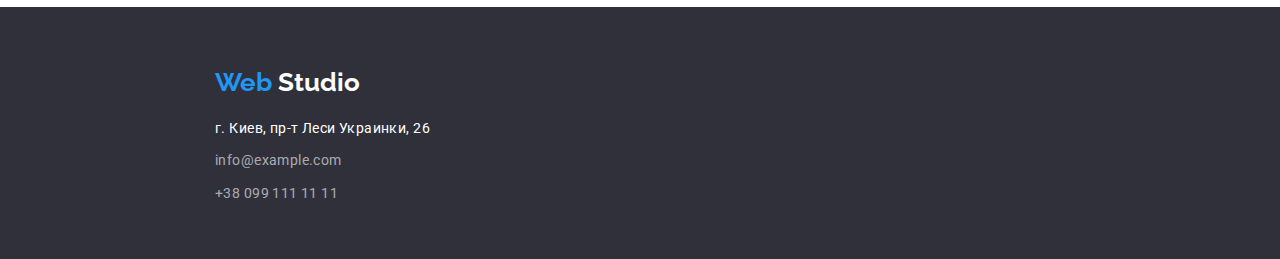
==== commit bc6dabb7: "finish-hw3" ====
--- a/portfolio.html
+++ b/portfolio.html
@@ -39,7 +39,7 @@
 </header>
 <!--портфоліо-->
 <main>
-  <section>
+  <section class="portfolio-section">
     <div class="container portfolio-container">
   <ul class="list portfolio-list-button ">
     <li><button class="button-portfolio current button-all" type="button">Все</button></li>
@@ -51,31 +51,33 @@
     </div>
     <div class="container portfolio-filter">
     <ul class="list portfolio-list">
-      <li class="portfolio-image"><img src="./images/computer-portfolio.jpg" alt="computer-portfolio"><h3 class="title-portfolio">Технокряк</h3><p class="title-function">Веб-сайт</p></li>
-      <li class="portfolio-image"><img src="./images/poster.jpg" alt="poster"><h3 class="title-portfolio">Постер New Orlean vs Golden Star</h3><p class="title-function">Дизайн</p></li>
-      <li class="portfolio-image"><img src="./images/restoran-Seafood.jpg" alt="restoran-Seafood"><h3 class="title-portfolio">Ресторан Seafood</h3><p class="title-function">Приложение</p></li>
-      <li class="portfolio-image"><img src="./images/project-Prime.jpg" alt="project-Prime"><h3 class="title-portfolio">Проект Prime</h3><p class="title-function">Маркетинг</p></li>
-      <li class="portfolio-image"><img src="./images/project-boxes.jpg" alt="project-boxes"><h3 class="title-portfolio">Проект Boxes</h3><p class="title-function">Приложение</p></li>
-      <li class="portfolio-image"><img src="./images/Inspiration-has-no-Borders.jpg" alt="Inspiration-has-no-Borders"><h3 class="title-portfolio">Inspiration has no Borders</h3><p class="title-function">Веб-сайт</p></li>
-      <li class="portfolio-image"><img src="./images/Limited-Edition.jpg" alt="Limited-Edition"><h3 class="title-portfolio">Издание Limited Edition</h3><p class="title-function">Дизайн</p></li>
-      <li class="portfolio-image"><img src="./images/project-lab.jpg" alt="project-lab"><h3 class="title-portfolio">Проект LAB</h3><p class="title-function">Маркетинг</p></li>
-      <li class="portfolio-image"><img src="./images/Growing-Business.jpg" alt="Growing-Business"><h3 class="title-portfolio">Growing Business</h3><p class="title-function">Приложение</p></li>
+      <li class="portfolio-image"><img src="./images/computer-portfolio.jpg" alt="computer-portfolio"><h3 class="title-portfolio">Технокряк</h3><p class="title-portfolio-function">Веб-сайт</p></li>
+      <li class="portfolio-image"><img src="./images/poster.jpg" alt="poster"><h3 class="title-portfolio">Постер New Orlean vs Golden Star</h3><p class="title-portfolio-function">Дизайн</p></li>
+      <li class="portfolio-image"><img src="./images/restoran-Seafood.jpg" alt="restoran-Seafood"><h3 class="title-portfolio">Ресторан Seafood</h3><p class="title-portfolio-function">Приложение</p></li>
+      <li class="portfolio-image"><img src="./images/project-Prime.jpg" alt="project-Prime"><h3 class="title-portfolio">Проект Prime</h3><p class="title-portfolio-function">Маркетинг</p></li>
+      <li class="portfolio-image"><img src="./images/project-boxes.jpg" alt="project-boxes"><h3 class="title-portfolio">Проект Boxes</h3><p class="title-portfolio-function">Приложение</p></li>
+      <li class="portfolio-image"><img src="./images/Inspiration-has-no-Borders.jpg" alt="Inspiration-has-no-Borders"><h3 class="title-portfolio">Inspiration has no Borders</h3><p class="title-portfolio-function">Веб-сайт</p></li>
+      <li class="portfolio-image"><img src="./images/Limited-Edition.jpg" alt="Limited-Edition"><h3 class="title-portfolio">Издание Limited Edition</h3><p class="title-portfolio-function">Дизайн</p></li>
+      <li class="portfolio-image"><img src="./images/project-lab.jpg" alt="project-lab"><h3 class="title-portfolio">Проект LAB</h3><p class="title-portfolio-function">Маркетинг</p></li>
+      <li class="portfolio-image"><img src="./images/Growing-Business.jpg" alt="Growing-Business"><h3 class="title-portfolio">Growing Business</h3><p class="title-portfolio-function">Приложение</p></li>
     </ul>
   </div>
   </section>
 </main>
 <footer class="contact">
-  <a class="web-studio-link" href="">
+  <div class="container">
+    <a class="web-studio-link web-studio-footer" href="">
       <span class="web-studio-color-web"> Web </span>
       <span class="web-studio-color-studio-footer">Studio</span>
   </a>
   <address>
       <ul id="contact" class="list list-contact">
-          <li><a class="link contact-link-maps" href=" https://www.google.com/maps/place/%D0%B1%D1%83%D0%BB%D1%8C%D0%B2%D0%B0%D1%80+%D0%9B%D0%B5%D1%81%D1%96+%D0%A3%D0%BA%D1%80%D0%B0%D1%97%D0%BD%D0%BA%D0%B8,+26,+%D0%9A%D0%B8%D1%97%D0%B2,+02000/@50.4265804,30.5296525,15z/data=!3m1!4b1!4m5!3m4!1s0x40d4cf0e033ecbe9:0x57a4dffefec77da0!8m2!3d50.4265807!4d30.5383858"> г. Киев, пр-т Леси Украинки, 26</a></li>
-          <li><a class="link contact-link-mail" href="mailto:info@example.com">info@example.com</a></li>
+          <li class="maps-item"><a class="link contact-link-maps" href=" https://www.google.com/maps/place/%D0%B1%D1%83%D0%BB%D1%8C%D0%B2%D0%B0%D1%80+%D0%9B%D0%B5%D1%81%D1%96+%D0%A3%D0%BA%D1%80%D0%B0%D1%97%D0%BD%D0%BA%D0%B8,+26,+%D0%9A%D0%B8%D1%97%D0%B2,+02000/@50.4265804,30.5296525,15z/data=!3m1!4b1!4m5!3m4!1s0x40d4cf0e033ecbe9:0x57a4dffefec77da0!8m2!3d50.4265807!4d30.5383858"> г. Киев, пр-т Леси Украинки, 26</a></li>
+          <li class="mail-item"><a class="link contact-link-mail" href="mailto:info@example.com">info@example.com</a></li>
           <li><a class="link contact-link-tel" href="tel:+380991111111">+38 099 111 11 11</a></li>
       </ul>
   </address>
+</div>
 </footer>
   
 </body>
--- a/css/styles.css
+++ b/css/styles.css
@@ -10,6 +10,7 @@
 p,
 ul,li{
   margin:0;
+  padding: 0;
 }
 .visually-hidden {
   position: absolute;
@@ -68,7 +69,7 @@
 }
 /*nav */
 .header-container{
- 
+  border-bottom: 1px solid #ECECEC;
   display:flex;
   align-items: center;
 }
@@ -100,7 +101,10 @@
   
 }
 
-
+.portfolio-section{
+  background: #FFFFFF;
+  padding-bottom: 94px;
+}
 .portfolio-list-button{
   display: flex;
   justify-content: center;
@@ -108,30 +112,36 @@
   margin-bottom: 50px;
 }
 .portfolio-list{
+  margin: 0;
+  padding: 0;
   display: flex;
-  flex-wrap: wrap;
-
-}
-
-.portfolio-image:not(:nth-child(3n)) {
-  margin-right: 30px;
-  }
-
-.portfolio-image:not(:nth-last-child(-n + 3)) {
-  margin-bottom: 30px;
-    
-}
+  flex-wrap: wrap;  
+  margin-top: -30px; 
+  margin-left: -30px;
+}
+
 .portfolio-image{
-  flex-basis: calc((100% - 60px) /3);
-  background: #FFFFFF;
-border: 1px solid #EEEEEE;
-box-sizing: border-box;
-  
+  flex-basis: calc(100% / 3 - 30px);
+  margin-left: 30px;
+  margin-top: 30px;
+  
+  outline: 1px solid #EEEEEE;
+
+}
+.title-portfolio{
+  margin: 20px 24px 4px 24px;
+  
+}
+.title-portfolio-function{
+  margin: 0 24px 20px 24px;
+
 }
 .img{
   display: block;
+  max-width: 100%;
 }
 .portfolio-container{
+  margin: 0 auto;
 }
 .current{
   color:#2196F3 ;
@@ -298,6 +308,8 @@
   background: #F5F4FA;
   border-radius: 4px;
   color: var(--brand-color);
+  margin-right: 8px; 
+
 }
 
 .button-portfolio:hover,
@@ -406,15 +418,18 @@
 .list-contact .link:hover,
 .list-contact .link:focus{
   color: #2196F3;
-}
-
+  
+}
+.list-contact{
+  
+}
 .footer-container{
   text-decoration: none;
  
 }
 .web-studio-footer{
   display: inline-block;
-  padding-left: 40px;
+  
   margin-bottom: 20px;
 }
 
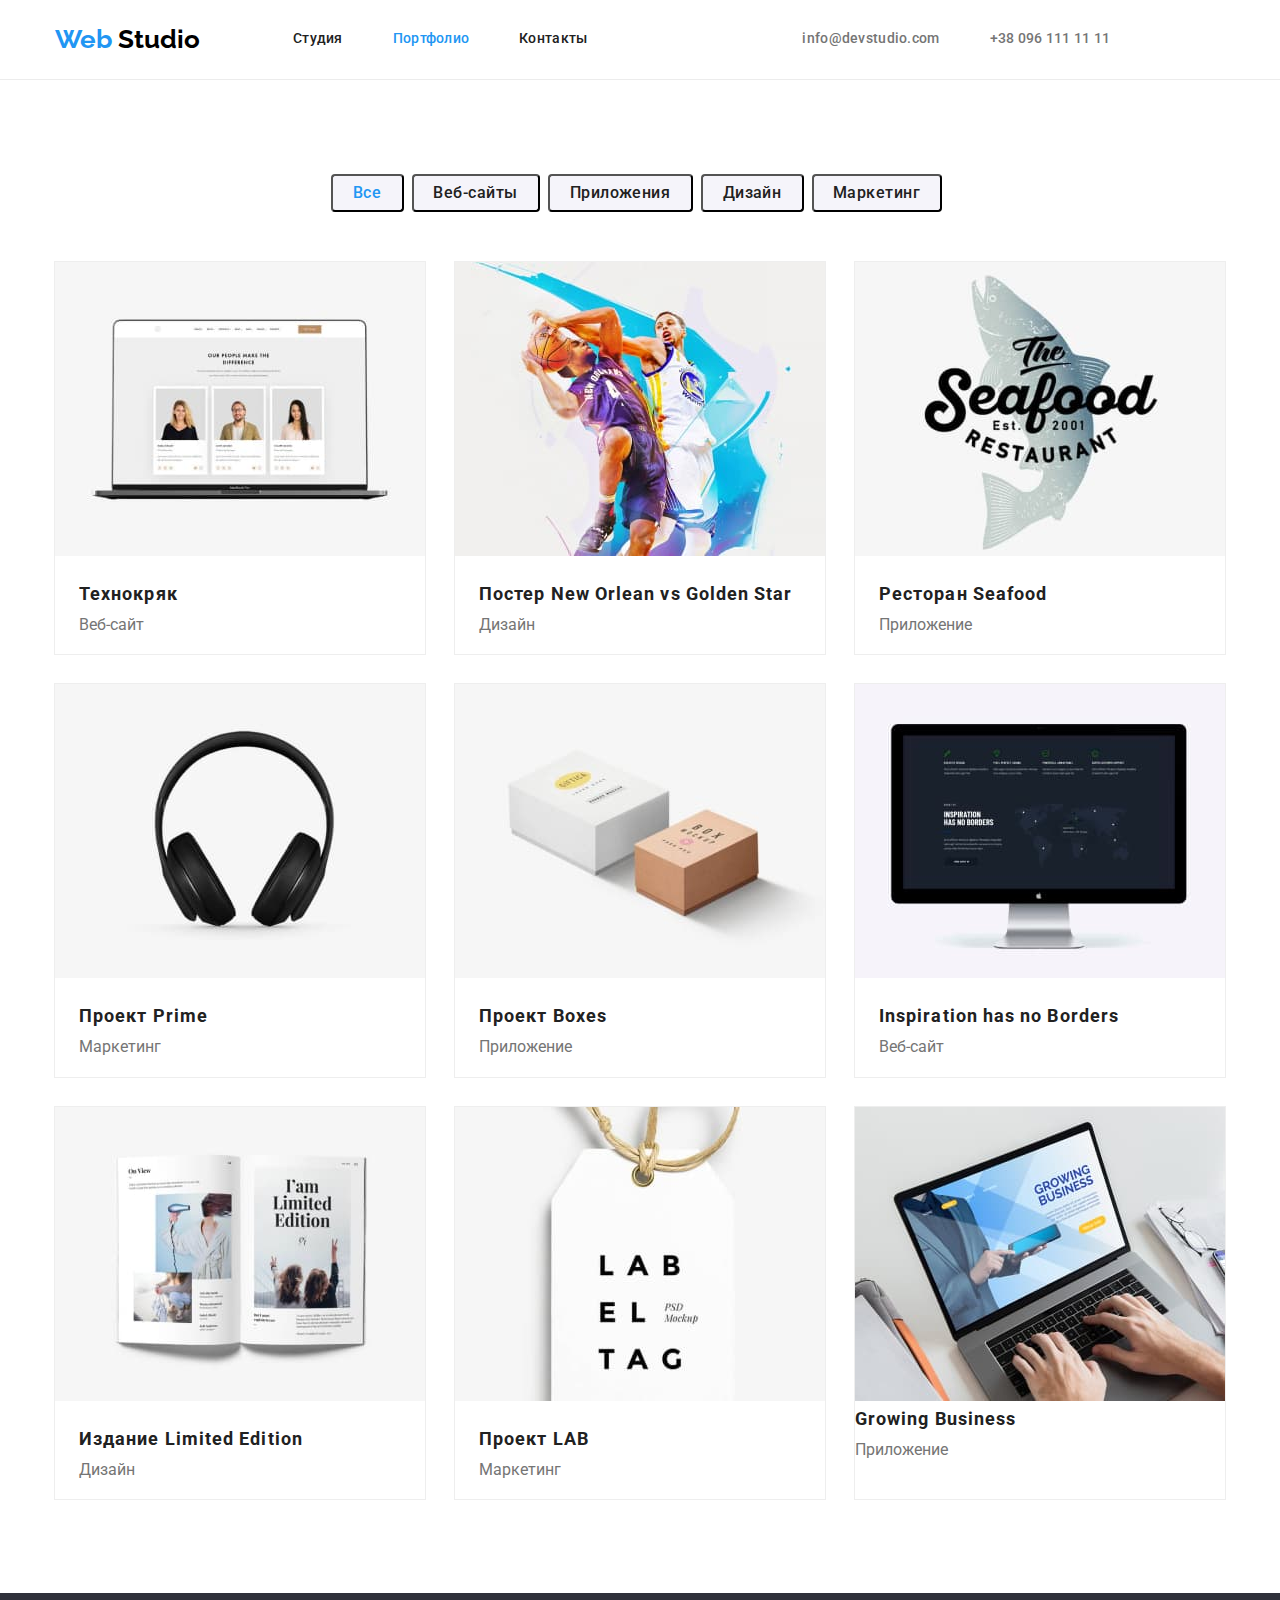
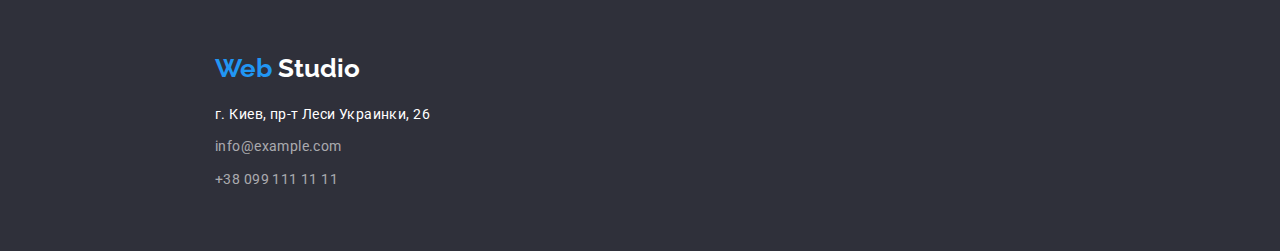
==== commit b5d84cb0: "hw3-v2" ====
--- a/portfolio.html
+++ b/portfolio.html
@@ -51,15 +51,15 @@
     </div>
     <div class="container portfolio-filter">
     <ul class="list portfolio-list">
-      <li class="portfolio-image"><img src="./images/computer-portfolio.jpg" alt="computer-portfolio"><h3 class="title-portfolio">Технокряк</h3><p class="title-portfolio-function">Веб-сайт</p></li>
-      <li class="portfolio-image"><img src="./images/poster.jpg" alt="poster"><h3 class="title-portfolio">Постер New Orlean vs Golden Star</h3><p class="title-portfolio-function">Дизайн</p></li>
-      <li class="portfolio-image"><img src="./images/restoran-Seafood.jpg" alt="restoran-Seafood"><h3 class="title-portfolio">Ресторан Seafood</h3><p class="title-portfolio-function">Приложение</p></li>
-      <li class="portfolio-image"><img src="./images/project-Prime.jpg" alt="project-Prime"><h3 class="title-portfolio">Проект Prime</h3><p class="title-portfolio-function">Маркетинг</p></li>
-      <li class="portfolio-image"><img src="./images/project-boxes.jpg" alt="project-boxes"><h3 class="title-portfolio">Проект Boxes</h3><p class="title-portfolio-function">Приложение</p></li>
-      <li class="portfolio-image"><img src="./images/Inspiration-has-no-Borders.jpg" alt="Inspiration-has-no-Borders"><h3 class="title-portfolio">Inspiration has no Borders</h3><p class="title-portfolio-function">Веб-сайт</p></li>
-      <li class="portfolio-image"><img src="./images/Limited-Edition.jpg" alt="Limited-Edition"><h3 class="title-portfolio">Издание Limited Edition</h3><p class="title-portfolio-function">Дизайн</p></li>
-      <li class="portfolio-image"><img src="./images/project-lab.jpg" alt="project-lab"><h3 class="title-portfolio">Проект LAB</h3><p class="title-portfolio-function">Маркетинг</p></li>
-      <li class="portfolio-image"><img src="./images/Growing-Business.jpg" alt="Growing-Business"><h3 class="title-portfolio">Growing Business</h3><p class="title-portfolio-function">Приложение</p></li>
+      <li class="portfolio-image"><img src="./images/computer-portfolio.jpg" alt="computer-portfolio"><div class="portfolio-paragraf"><h3 class="title-portfolio">Технокряк</h3><p class="title-portfolio-function">Веб-сайт</p></div></li>
+      <li class="portfolio-image"><img src="./images/poster.jpg" alt="poster"><div class="portfolio-paragraf"><h3 class="title-portfolio">Постер New Orlean vs Golden Star</h3><p class="title-portfolio-function">Дизайн</p></div></li>
+      <li class="portfolio-image"><img src="./images/restoran-Seafood.jpg" alt="restoran-Seafood"><div class="portfolio-paragraf"><h3 class="title-portfolio">Ресторан Seafood</h3><p class="title-portfolio-function">Приложение</p></div></li>
+      <li class="portfolio-image"><img src="./images/project-Prime.jpg" alt="project-Prime"><div class="portfolio-paragraf"><h3 class="title-portfolio">Проект Prime</h3><p class="title-portfolio-function">Маркетинг</p></div></li>
+      <li class="portfolio-image"><img src="./images/project-boxes.jpg" alt="project-boxes"><div class="portfolio-paragraf"><h3 class="title-portfolio">Проект Boxes</h3><p class="title-portfolio-function">Приложение</p></div></li>
+      <li class="portfolio-image"><img src="./images/Inspiration-has-no-Borders.jpg" alt="Inspiration-has-no-Borders"><div class="portfolio-paragraf"><h3 class="title-portfolio">Inspiration has no Borders</h3><p class="title-portfolio-function">Веб-сайт</p></div></li>
+      <li class="portfolio-image"><img src="./images/Limited-Edition.jpg" alt="Limited-Edition"><div class="portfolio-paragraf"><h3 class="title-portfolio">Издание Limited Edition</h3><p class="title-portfolio-function">Дизайн</p></div></li>
+      <li class="portfolio-image"><img src="./images/project-lab.jpg" alt="project-lab"><div class="portfolio-paragraf"><h3 class="title-portfolio">Проект LAB</h3><p class="title-portfolio-function">Маркетинг</p></div></li>
+      <li class="portfolio-image"><img src="./images/Growing-Business.jpg" alt="Growing-Business"><div class="portfolio-subtitle"><h3 class="title-portfolio">Growing Business</h3><p class="title-portfolio-function">Приложение</p></div></li>
     </ul>
   </div>
   </section>
--- a/css/styles.css
+++ b/css/styles.css
@@ -11,6 +11,10 @@
 ul,li{
   margin:0;
   padding: 0;
+}
+img{
+  display: block;
+  max-width: 100%;
 }
 .visually-hidden {
   position: absolute;
@@ -57,6 +61,7 @@
   font-weight: bold;
   font-size: 26px;
   line-height: 1.19;
+  padding: 24px 0;
 
 }
 
@@ -68,10 +73,15 @@
   color: #000;
 }
 /*nav */
+.page-header{
+  border-bottom: 1px solid #ECECEC;
+ 
+}
 .header-container{
-  border-bottom: 1px solid #ECECEC;
+  
   display:flex;
   align-items: center;
+  
 }
 .header-connect{
   margin-left: 215px;
@@ -85,9 +95,15 @@
   letter-spacing: 0.02em;
   line-height: 1.14;
   display: flex;
-  padding: 32px 0;
-}
-
+  
+}
+.link-contact,
+.link-portfolio,
+.link-studio,
+.contacts-mail-links,
+.contacts-tel-links{
+  padding: 24px 0;
+}
 .contacts-mail-links{
   margin-right: 50px;
 }
@@ -104,16 +120,15 @@
 .portfolio-section{
   background: #FFFFFF;
   padding-bottom: 94px;
+  padding-top: 94px;
 }
 .portfolio-list-button{
   display: flex;
   justify-content: center;
-  padding-top: 94px;
+  
   margin-bottom: 50px;
 }
 .portfolio-list{
-  margin: 0;
-  padding: 0;
   display: flex;
   flex-wrap: wrap;  
   margin-top: -30px; 
@@ -124,22 +139,21 @@
   flex-basis: calc(100% / 3 - 30px);
   margin-left: 30px;
   margin-top: 30px;
-  
   outline: 1px solid #EEEEEE;
 
 }
+.portfolio-paragraf{
+  padding: 20px 24px;
+}
 .title-portfolio{
-  margin: 20px 24px 4px 24px;
+  margin-bottom: 4px;
   
 }
 .title-portfolio-function{
-  margin: 0 24px 20px 24px;
-
-}
-.img{
-  display: block;
-  max-width: 100%;
-}
+  color: #757575;
+
+}
+
 .portfolio-container{
   margin: 0 auto;
 }
@@ -185,6 +199,8 @@
   box-shadow: 0px 4px 4px rgba(0, 0, 0, 0.15);
   border-radius: 4px;
   color: #fff;
+  width: 200px;
+  height: 50px;
 
 }
 .order-button .button:hover,
@@ -201,13 +217,14 @@
 }
 /*title */
 .title-section{
-  
+  background: #fff;
+  padding-bottom: 94px;
+  padding-top: 94px;
 }
 .title-list{
   display: flex;
   align-items: center;
-  padding-bottom: 94px;
-  padding-top: 94px;
+ 
 }
 
 .title{
@@ -230,10 +247,11 @@
 }
 .work-section{
   text-align: center;
-  background: #E5E5E5;
+  background: #fff;
+  padding-bottom: 94px;
 }
 .work-list{
-  padding-bottom: 94px;
+  
   display: flex;
   
 }
@@ -255,10 +273,11 @@
     background: #F5F4FA;
     text-align: center;
     display: flex;
+    padding-bottom: 94px;
   }
   .team-list{
     display: flex;
-    padding-bottom: 94px;
+    
   }
 
   .team-item:not(:last-child){
@@ -271,7 +290,7 @@
     border-radius: 0px 0px 4px 4px;
 }
   .title-team{
-    width: 264px;
+    justify-content: center;
     font-weight: bold;
     font-size: 36px;
     line-height: 1.16;
@@ -403,11 +422,8 @@
 /*footer*/
 .contact{
   width: 1600px;
-  height: 252px;
-  left: 0px;
-  top: 2097px;
   background: #2F303A;
-  padding-top: 60px;
+  padding: 60px 0;
   margin-left: auto;
   margin-right: auto;
   
@@ -429,7 +445,7 @@
 }
 .web-studio-footer{
   display: inline-block;
-  
+  padding: 0;
   margin-bottom: 20px;
 }
 
@@ -462,4 +478,5 @@
   line-height: 24px;
   letter-spacing: 0.03em;
   color: rgba(255, 255, 255, 0.6);
-  }+  }
+ 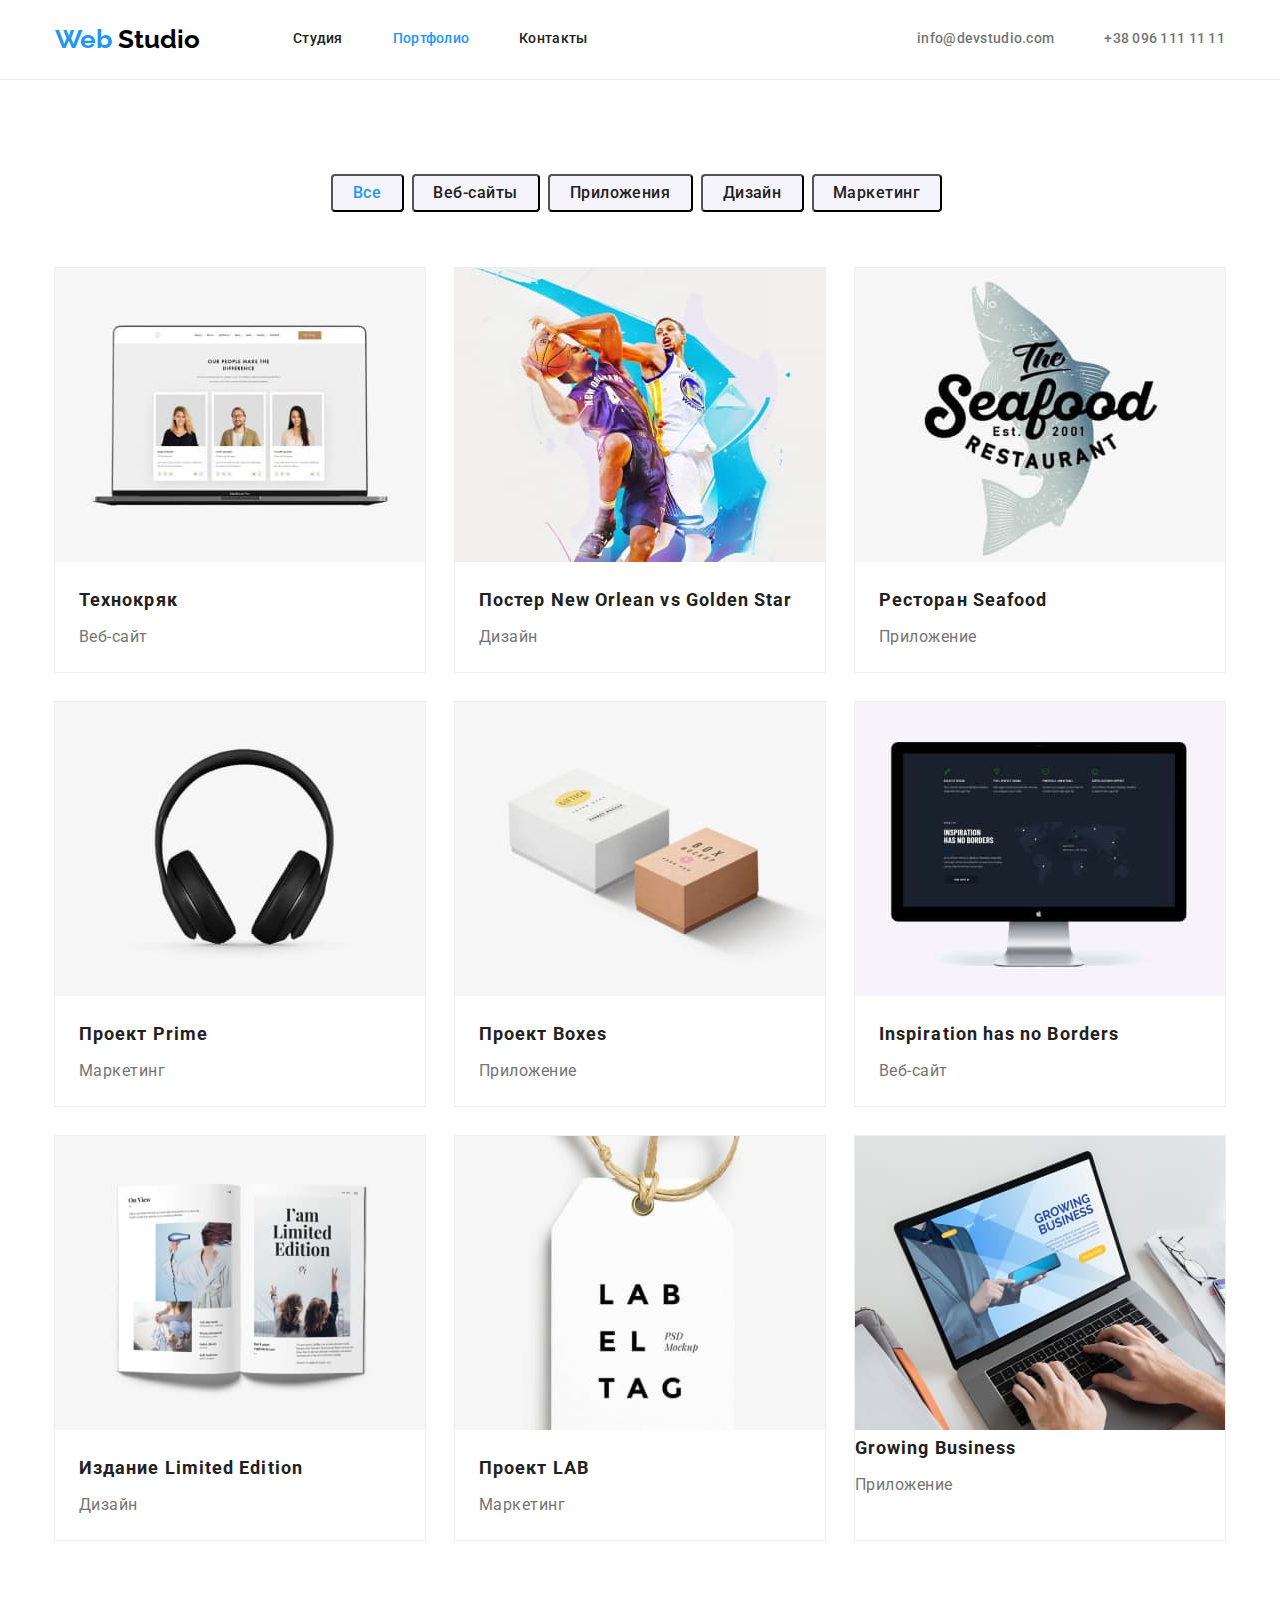
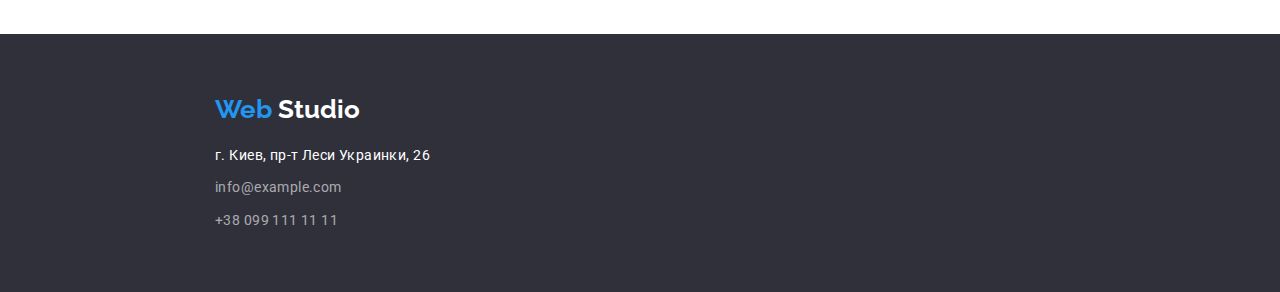
==== commit 01900fc7: "hw3-v3-0" ====
--- a/portfolio.html
+++ b/portfolio.html
@@ -48,8 +48,7 @@
     <li><button class="button-portfolio button-design" type="button">Дизайн</button></li>
     <li><button class="button-portfolio button-marketing" type="button">Маркетинг</button></li>
 </ul>  
-    </div>
-    <div class="container portfolio-filter">
+    
     <ul class="list portfolio-list">
       <li class="portfolio-image"><img src="./images/computer-portfolio.jpg" alt="computer-portfolio"><div class="portfolio-paragraf"><h3 class="title-portfolio">Технокряк</h3><p class="title-portfolio-function">Веб-сайт</p></div></li>
       <li class="portfolio-image"><img src="./images/poster.jpg" alt="poster"><div class="portfolio-paragraf"><h3 class="title-portfolio">Постер New Orlean vs Golden Star</h3><p class="title-portfolio-function">Дизайн</p></div></li>
--- a/css/styles.css
+++ b/css/styles.css
@@ -84,7 +84,7 @@
   
 }
 .header-connect{
-  margin-left: 215px;
+  margin-left: auto;
 }
 .navigation-list:not(:last-child){
   margin-right: 50px;
@@ -126,7 +126,7 @@
   display: flex;
   justify-content: center;
   
-  margin-bottom: 50px;
+  margin-bottom: 56px;
 }
 .portfolio-list{
   display: flex;
@@ -144,14 +144,21 @@
 }
 .portfolio-paragraf{
   padding: 20px 24px;
+  
 }
 .title-portfolio{
+  font-weight: bold;
+  font-size: 18px;
+  line-height: 2;
+  letter-spacing: 0.06em;
   margin-bottom: 4px;
   
 }
 .title-portfolio-function{
   color: #757575;
-
+  font-size: 16px;
+  line-height: 1.87;
+  letter-spacing: 0.03em;
 }
 
 .portfolio-container{
@@ -274,6 +281,7 @@
     text-align: center;
     display: flex;
     padding-bottom: 94px;
+    padding-top: 94px;
   }
   .team-list{
     display: flex;
@@ -289,6 +297,9 @@
     box-shadow: 0px 1px 3px rgba(0, 0, 0, 0.12), 0px 1px 1px rgba(0, 0, 0, 0.14), 0px 2px 1px rgba(0, 0, 0, 0.2);
     border-radius: 0px 0px 4px 4px;
 }
+  .team-paragraf{
+    padding: 30px 0 30px 0;
+  }
   .title-team{
     justify-content: center;
     font-weight: bold;
@@ -299,7 +310,7 @@
     margin-left: auto;  
     margin-right: auto; 
     margin-bottom: 50px;
-    padding-top: 94px;
+    
   }
   
 .team-subtitle{
@@ -307,13 +318,13 @@
   font-size: 16px;
   line-height: 1.187;
   letter-spacing: 0.03em;
-  margin:30px auto 10px auto;
+  margin-bottom: 10px;
 }
 .team-functions{
   font-size: 16px;
   line-height: 1.18;
   color: #757575;
-  margin:0 auto 30px auto;
+  
 }
 /*contact */
 
